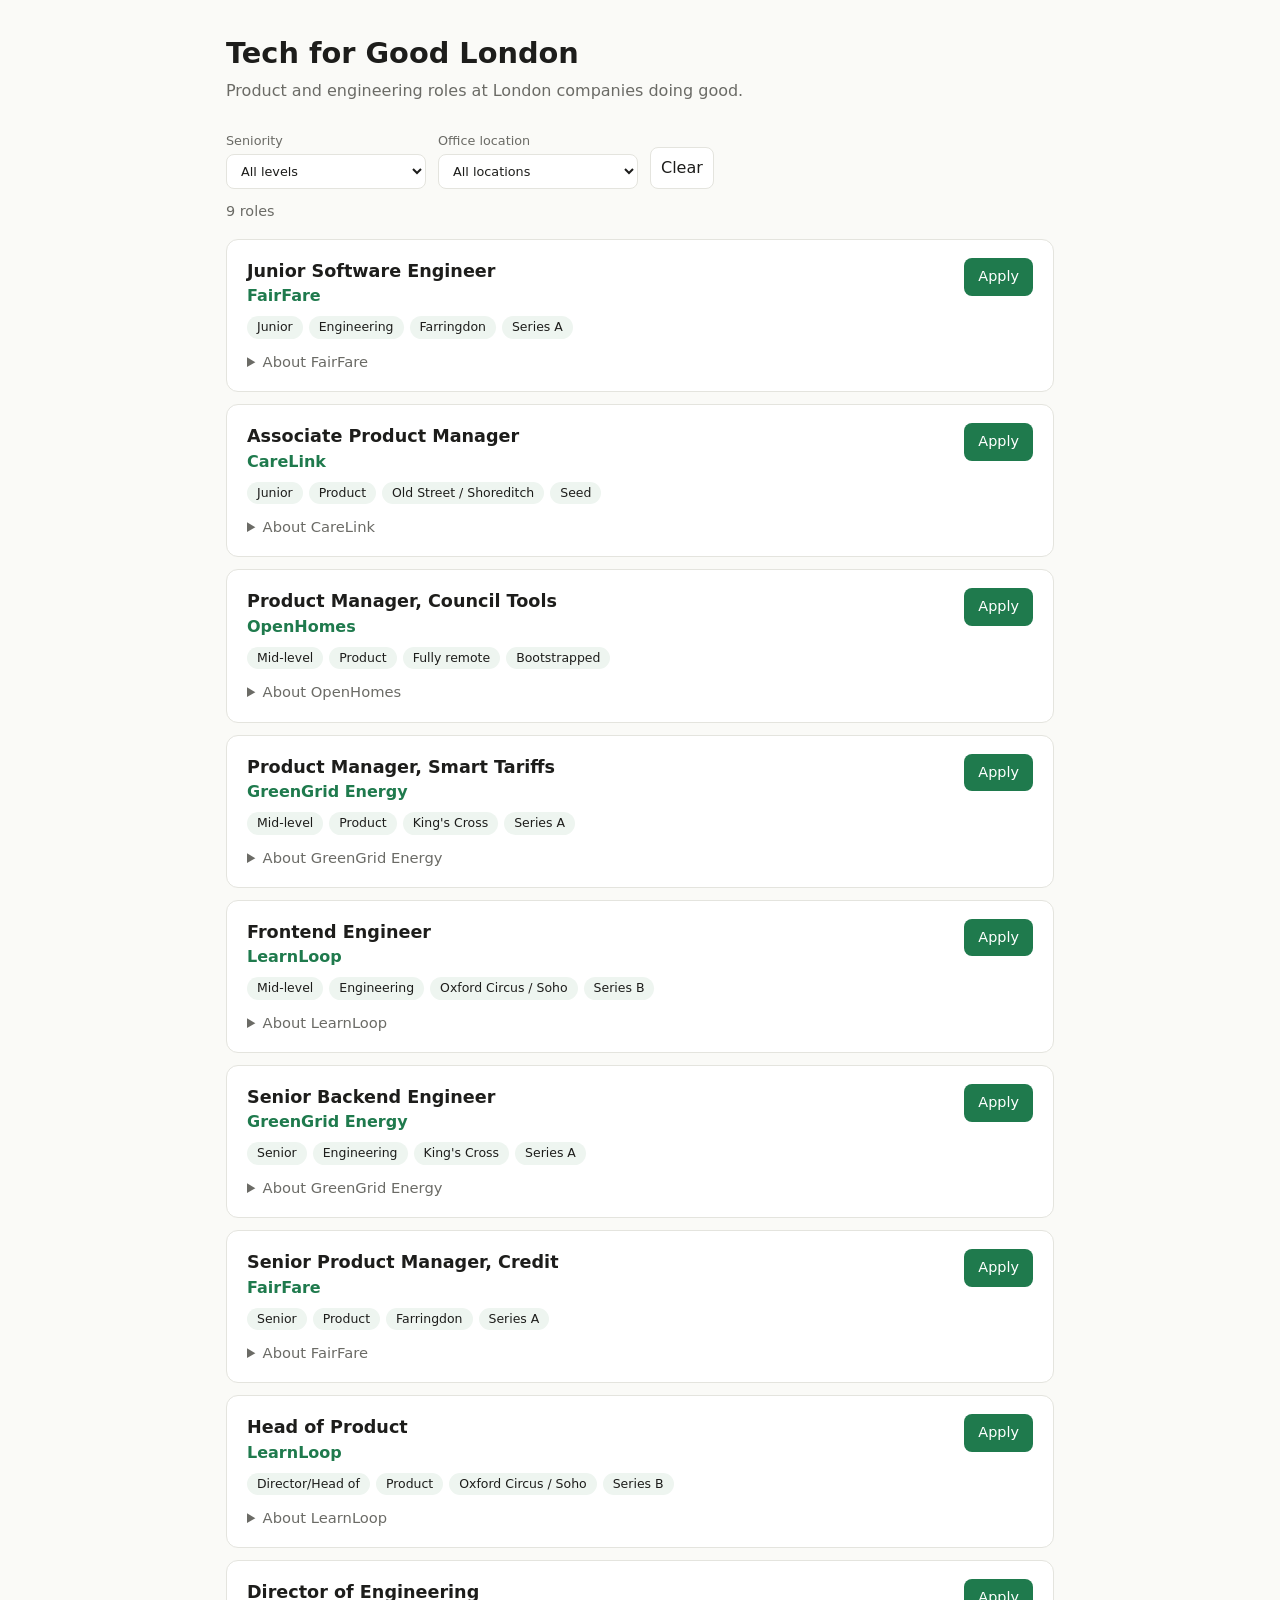
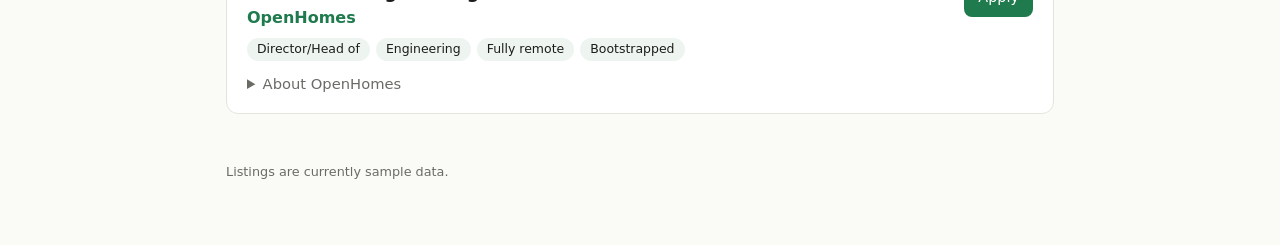
==== index.html @ 26c0a537 "Move site files to repo root for GitHub Pages Co-Authored-By: Claude Opus 5.5 <noreply@anthropic.com" ====
<!doctype html>
<html lang="en">
<head>
  <meta charset="utf-8">
  <meta name="viewport" content="width=device-width, initial-scale=1">
  <title>Tech for Good London</title>
  <meta name="description" content="Product and engineering jobs at London tech-for-good companies.">
  <style>
    :root {
      --bg: #fafaf7; --card: #ffffff; --text: #1d1d1b; --muted: #6b6b66;
      --line: #e4e4de; --accent: #1f7a4d; --chip: #eef5f0;
    }
    @media (prefers-color-scheme: dark) {
      :root { --bg: #151614; --card: #1e201d; --text: #ecece6; --muted: #a0a09a; --line: #30322e; --accent: #5cc58d; --chip: #23302a; }
    }
    * { box-sizing: border-box; }
    body { margin: 0; font-family: system-ui, -apple-system, "Segoe UI", sans-serif; background: var(--bg); color: var(--text); line-height: 1.5; }
    .wrap { max-width: 860px; margin: 0 auto; padding: 32px 16px 64px; }
    header h1 { margin: 0 0 4px; font-size: 1.8rem; }
    header p { margin: 0; color: var(--muted); }
    .filters { display: flex; flex-wrap: wrap; gap: 12px; margin: 28px 0 8px; align-items: end; }
    .filters label { display: flex; flex-direction: column; font-size: .8rem; color: var(--muted); gap: 4px; }
    select, button { font: inherit; padding: 8px 10px; border-radius: 8px; border: 1px solid var(--line); background: var(--card); color: var(--text); min-width: 200px; }
    button { min-width: 0; cursor: pointer; }
    .count { color: var(--muted); font-size: .9rem; margin: 12px 0 16px; }
    .job { background: var(--card); border: 1px solid var(--line); border-radius: 12px; padding: 18px 20px; margin-bottom: 12px; }
    .job-top { display: flex; justify-content: space-between; gap: 12px; flex-wrap: wrap; }
    .job h2 { margin: 0; font-size: 1.1rem; }
    .company { font-weight: 600; color: var(--accent); }
    .chips { display: flex; flex-wrap: wrap; gap: 6px; margin-top: 8px; }
    .chip { background: var(--chip); border-radius: 999px; padding: 2px 10px; font-size: .78rem; }
    .apply { align-self: start; text-decoration: none; background: var(--accent); color: #fff; padding: 8px 14px; border-radius: 8px; font-size: .9rem; white-space: nowrap; }
    details { margin-top: 12px; font-size: .92rem; }
    summary { cursor: pointer; color: var(--muted); }
    details p { margin: 8px 0 0; }
    .empty { color: var(--muted); padding: 24px 0; }
    footer { margin-top: 48px; color: var(--muted); font-size: .8rem; }
  </style>
</head>
<body>
  <div class="wrap">
    <header>
      <h1>Tech for Good London</h1>
      <p>Product and engineering roles at London companies doing good.</p>
    </header>

    <div class="filters">
      <label>Seniority
        <select id="f-seniority"><option value="">All levels</option></select>
      </label>
      <label>Office location
        <select id="f-location"><option value="">All locations</option></select>
      </label>
      <button id="f-reset" type="button">Clear</button>
    </div>

    <div class="count" id="count"></div>
    <main id="jobs"></main>

    <footer>Listings are currently sample data.</footer>
  </div>
  <script src="app.js"></script>
</body>
</html>
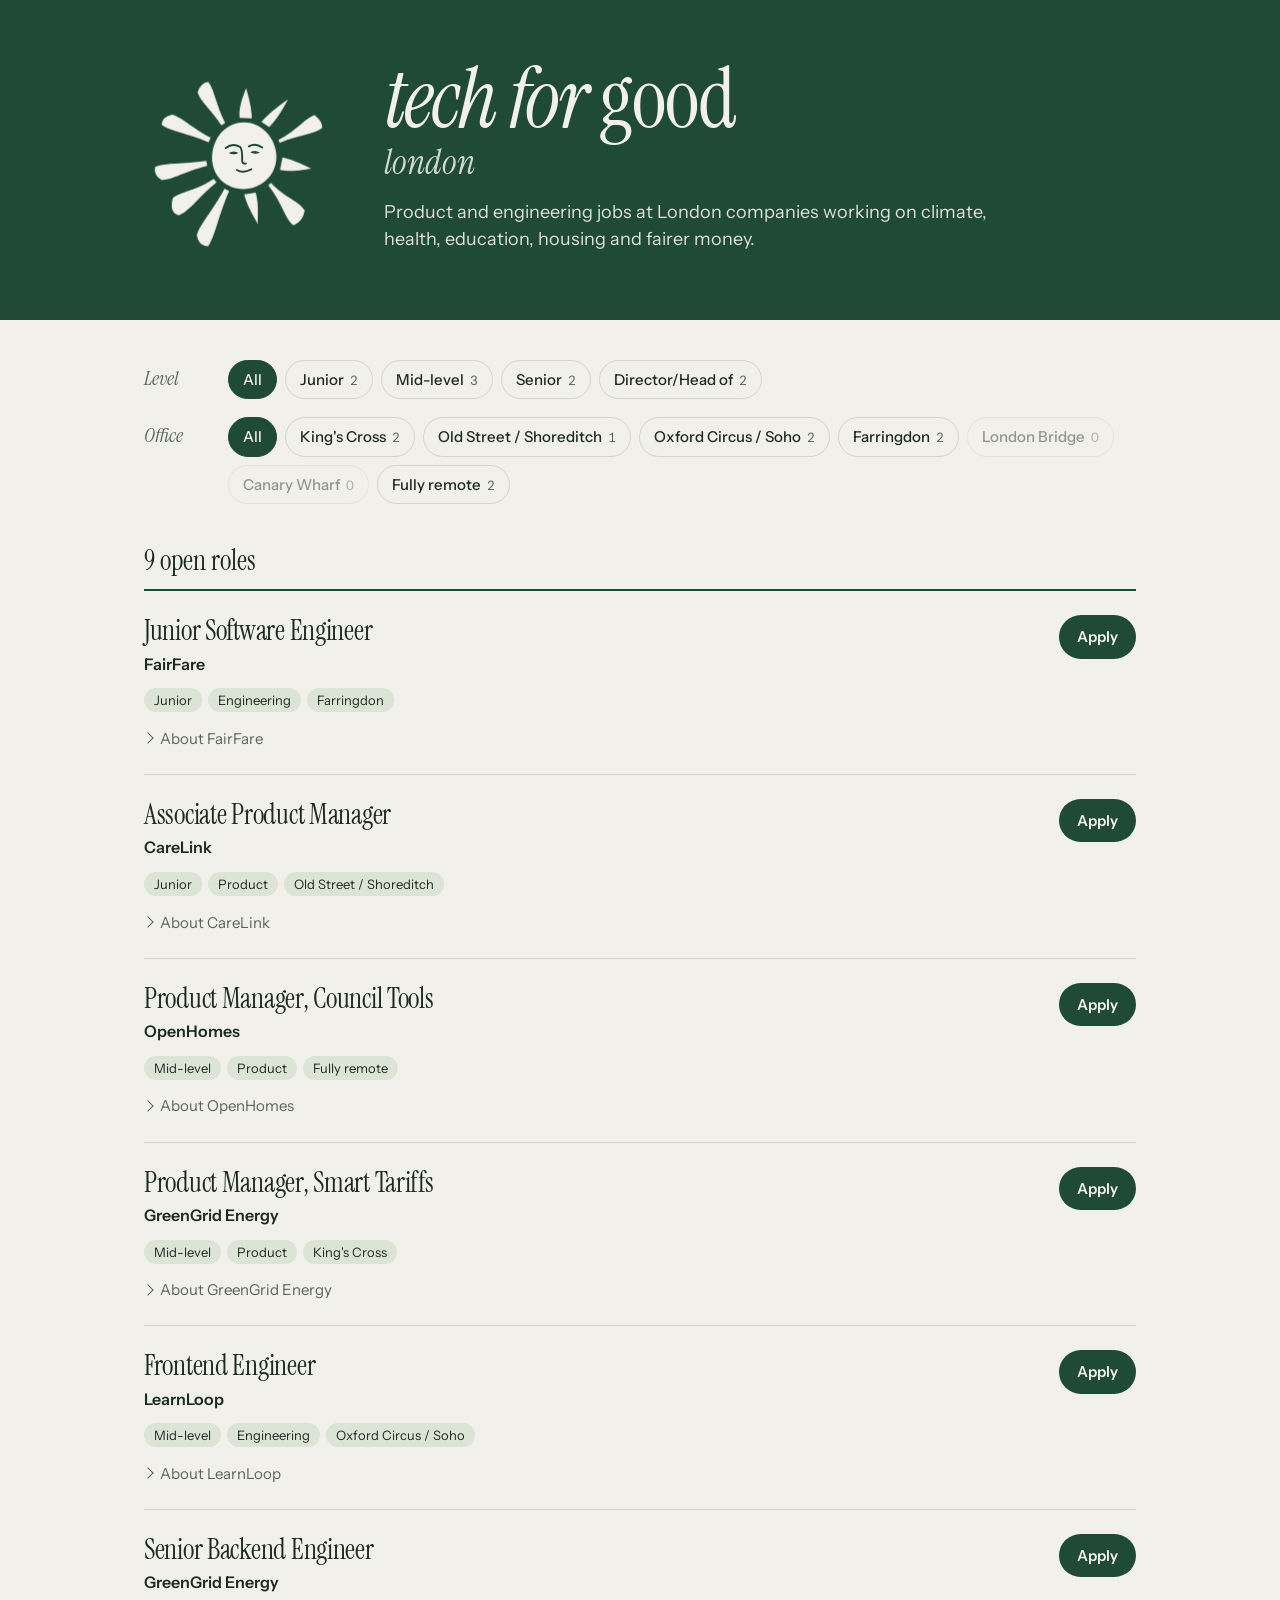
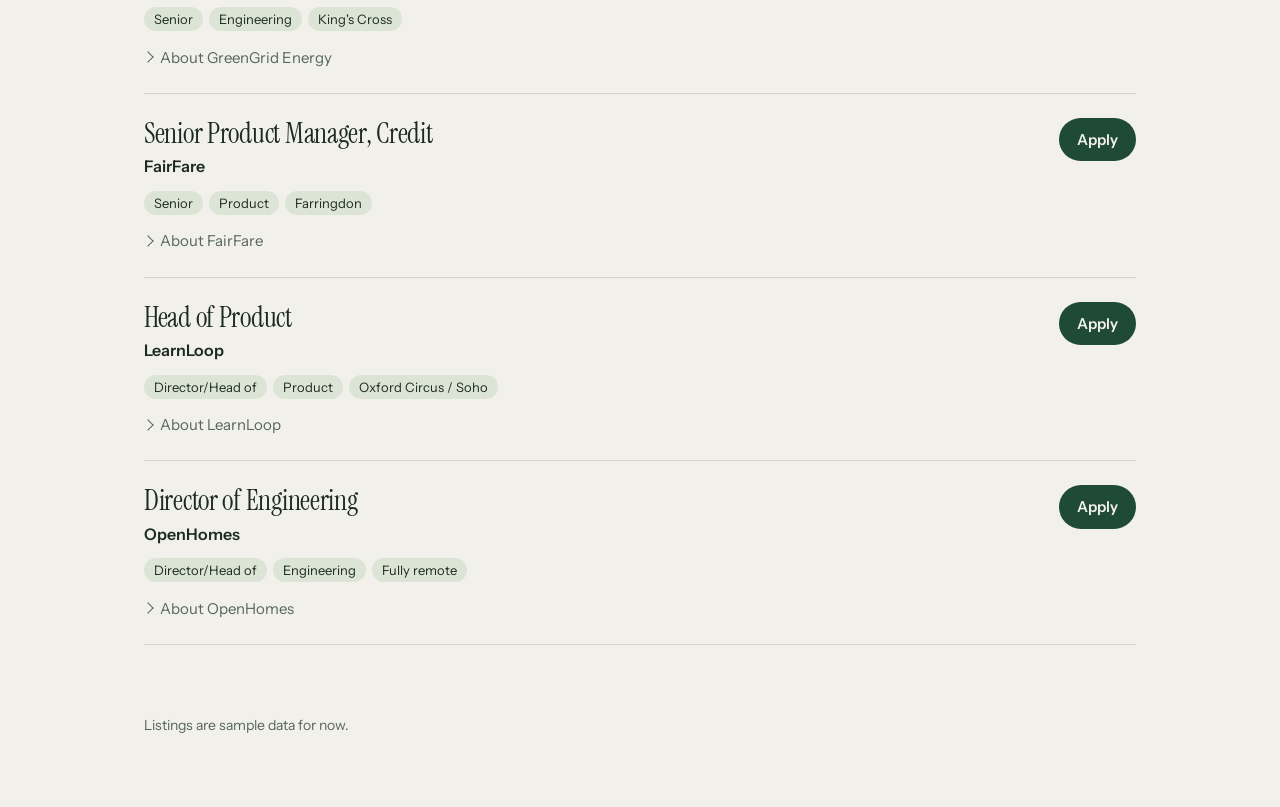
==== commit 6caf0109: "Add files via upload" ====
--- a/index.html
+++ b/index.html
@@ -1,64 +1,57 @@
 <!doctype html>
-<html lang="en">
+<html lang="en-GB">
 <head>
   <meta charset="utf-8">
   <meta name="viewport" content="width=device-width, initial-scale=1">
-  <title>Tech for Good London</title>
-  <meta name="description" content="Product and engineering jobs at London tech-for-good companies.">
-  <style>
-    :root {
-      --bg: #fafaf7; --card: #ffffff; --text: #1d1d1b; --muted: #6b6b66;
-      --line: #e4e4de; --accent: #1f7a4d; --chip: #eef5f0;
-    }
-    @media (prefers-color-scheme: dark) {
-      :root { --bg: #151614; --card: #1e201d; --text: #ecece6; --muted: #a0a09a; --line: #30322e; --accent: #5cc58d; --chip: #23302a; }
-    }
-    * { box-sizing: border-box; }
-    body { margin: 0; font-family: system-ui, -apple-system, "Segoe UI", sans-serif; background: var(--bg); color: var(--text); line-height: 1.5; }
-    .wrap { max-width: 860px; margin: 0 auto; padding: 32px 16px 64px; }
-    header h1 { margin: 0 0 4px; font-size: 1.8rem; }
-    header p { margin: 0; color: var(--muted); }
-    .filters { display: flex; flex-wrap: wrap; gap: 12px; margin: 28px 0 8px; align-items: end; }
-    .filters label { display: flex; flex-direction: column; font-size: .8rem; color: var(--muted); gap: 4px; }
-    select, button { font: inherit; padding: 8px 10px; border-radius: 8px; border: 1px solid var(--line); background: var(--card); color: var(--text); min-width: 200px; }
-    button { min-width: 0; cursor: pointer; }
-    .count { color: var(--muted); font-size: .9rem; margin: 12px 0 16px; }
-    .job { background: var(--card); border: 1px solid var(--line); border-radius: 12px; padding: 18px 20px; margin-bottom: 12px; }
-    .job-top { display: flex; justify-content: space-between; gap: 12px; flex-wrap: wrap; }
-    .job h2 { margin: 0; font-size: 1.1rem; }
-    .company { font-weight: 600; color: var(--accent); }
-    .chips { display: flex; flex-wrap: wrap; gap: 6px; margin-top: 8px; }
-    .chip { background: var(--chip); border-radius: 999px; padding: 2px 10px; font-size: .78rem; }
-    .apply { align-self: start; text-decoration: none; background: var(--accent); color: #fff; padding: 8px 14px; border-radius: 8px; font-size: .9rem; white-space: nowrap; }
-    details { margin-top: 12px; font-size: .92rem; }
-    summary { cursor: pointer; color: var(--muted); }
-    details p { margin: 8px 0 0; }
-    .empty { color: var(--muted); padding: 24px 0; }
-    footer { margin-top: 48px; color: var(--muted); font-size: .8rem; }
-  </style>
+  <title>Tech for Good London: product and engineering jobs</title>
+  <meta name="description" content="Product and engineering jobs at London companies working on climate, health, education, housing and fairer money.">
+  <meta name="theme-color" content="#1F4A34">
+  <link rel="icon" href="logo.svg" type="image/svg+xml">
+  <link rel="preconnect" href="https://fonts.googleapis.com">
+  <link rel="preconnect" href="https://fonts.gstatic.com" crossorigin>
+  <link rel="stylesheet" href="https://fonts.googleapis.com/css2?family=Instrument+Sans:wght@400;500;600&family=Instrument+Serif:ital@0;1&display=swap">
+  <link rel="stylesheet" href="styles.css">
 </head>
 <body>
-  <div class="wrap">
-    <header>
-      <h1>Tech for Good London</h1>
-      <p>Product and engineering roles at London companies doing good.</p>
-    </header>
+  <header class="hero">
+    <div class="hero-inner">
+      <svg class="sun" viewBox="-30 -30 500 500" aria-hidden="true" focusable="false"><g class="sun-rays"><path d="M209.0 124.4 C205.4 94.0 222.5 60.8 225.2 49.6 C227.9 61.1 239.4 95.6 239.6 125.8 Z" fill="currentColor"></path><path d="M263.6 134.8 C285.7 109.5 318.0 86.1 329.8 79.0 C323.6 89.9 306.8 123.8 282.9 147.9 Z" fill="currentColor"></path><path d="M306.2 179.8 C351.3 156.6 373.9 124.3 396.8 117.7 Q417.3 135.1 415.4 149.6 C395.5 166.1 355.6 166.9 309.2 187.2 Z" fill="currentColor"></path><path d="M316.3 223.4 C345.9 230.1 377.4 246.3 388.0 251.3 C376.1 252.9 339.5 261.4 310.0 254.4 Z" fill="currentColor"></path><path d="M287.3 287.2 C323.4 325.4 360.9 334.3 371.7 356.7 Q367.4 383.0 344.1 393.6 C322.6 378.4 314.1 333.9 280.6 293.3 Z" fill="currentColor"></path><path d="M249.2 311.5 C258.0 342.2 253.4 379.0 254.8 390.8 C249.4 379.7 227.6 347.1 220.6 316.1 Z" fill="currentColor"></path><path d="M182.7 307.6 C155.8 368.3 148.5 419.0 130.0 446.0 Q105.6 443.8 102.0 418.6 C109.9 389.2 140.0 360.2 171.3 301.8 Z" fill="currentColor"></path><path d="M151.3 285.8 C107.1 321.0 84.4 358.1 56.9 368.3 Q32.6 362.1 41.8 326.1 C59.0 309.1 96.9 309.0 144.0 277.3 Z" fill="currentColor"></path><path d="M128.0 244.5 C72.0 258.5 40.8 279.5 14.3 280.0 Q-6.6 268.6 -2.0 247.1 C24.6 236.4 68.7 241.5 125.6 232.4 Z" fill="currentColor"></path><path d="M131.2 185.6 C79.4 164.1 36.7 158.6 14.0 142.4 Q15.4 121.2 40.0 116.2 C64.3 122.3 87.1 147.8 136.7 173.9 Z" fill="currentColor"></path><path d="M163.5 143.4 C136.9 102.2 110.1 83.8 104.2 61.0 Q110.5 37.7 130.5 34.7 C146.0 53.3 149.9 93.7 172.9 137.3 Z" fill="currentColor"></path><path d="M300.9 220.0 C301.0 224.7 300.7 229.5 300.0 234.1 C299.3 238.8 298.2 243.4 296.7 247.9 C295.2 252.4 293.2 256.8 290.9 260.9 C288.5 265.0 285.8 269.0 282.8 272.7 C279.7 276.3 276.3 279.7 272.7 282.8 C269.1 285.9 265.1 288.6 261.0 291.0 C256.9 293.4 252.5 295.5 248.1 297.2 C243.6 298.9 239.0 300.2 234.3 301.1 C229.6 302.0 224.8 302.6 220.0 302.7 C215.2 302.8 210.3 302.5 205.6 301.8 C200.8 301.1 196.0 299.9 191.5 298.4 C186.9 296.8 182.4 294.7 178.2 292.3 C174.0 289.9 170.0 287.1 166.4 283.9 C162.7 280.7 159.3 277.2 156.4 273.4 C153.5 269.6 150.8 265.4 148.7 261.2 C146.5 256.9 144.8 252.4 143.4 247.9 C142.1 243.3 141.1 238.6 140.6 234.0 C140.0 229.4 139.9 224.6 140.1 220.0 C140.2 215.4 140.8 210.7 141.6 206.2 C142.5 201.6 143.7 197.1 145.2 192.8 C146.7 188.4 148.5 184.1 150.6 180.0 C152.8 175.8 155.2 171.8 158.0 168.0 C160.8 164.2 163.9 160.5 167.3 157.2 C170.7 153.9 174.5 150.8 178.5 148.1 C182.5 145.4 186.8 143.1 191.3 141.2 C195.8 139.3 200.6 137.8 205.3 136.9 C210.1 136.0 215.1 135.5 220.0 135.6 C224.9 135.6 229.8 136.2 234.6 137.2 C239.4 138.2 244.1 139.7 248.5 141.6 C253.0 143.5 257.3 145.9 261.3 148.5 C265.3 151.1 269.1 154.2 272.5 157.4 C276.0 160.6 279.2 164.2 282.1 167.9 C284.9 171.6 287.5 175.6 289.8 179.7 C292.1 183.8 294.0 188.1 295.6 192.5 C297.2 196.9 298.5 201.4 299.4 206.0 C300.3 210.6 300.8 215.3 300.9 220.0 Z" fill="currentColor"></path></g><g transform="translate(220 220) scale(0.76) translate(-220 -224)"><g class="face-line" fill="none">
+<path d="M160 198 Q182 180 207 194 Q215 202 214 238 Q213 250 226 249"></path>
+<path d="M236 192 Q258 180 280 196"></path>
+<path d="M197 270 Q216 282 244 268"></path></g>
+<path d="M170 214 Q186 204 202 214 Q186 222 170 214 Z" class="face-fill"></path>
+<path d="M240 212 Q257 202 272 213 Q256 221 240 212 Z" class="face-fill"></path></g></svg>
+      <div class="hero-text">
+        <h1 class="wordmark"><span class="wm-1">tech for</span> <span class="wm-2">good</span><span class="wm-3">london</span></h1>
+        <p class="intro">Product and engineering jobs at London companies working on climate, health, education, housing and fairer money.</p>
+      </div>
+    </div>
+  </header>
 
-    <div class="filters">
-      <label>Seniority
-        <select id="f-seniority"><option value="">All levels</option></select>
-      </label>
-      <label>Office location
-        <select id="f-location"><option value="">All locations</option></select>
-      </label>
-      <button id="f-reset" type="button">Clear</button>
+  <main class="page">
+    <section class="filters" aria-label="Filter jobs">
+      <fieldset class="filter-group">
+        <legend>Level</legend>
+        <div class="chips" id="f-seniority"></div>
+      </fieldset>
+      <fieldset class="filter-group">
+        <legend>Office</legend>
+        <div class="chips" id="f-location"></div>
+      </fieldset>
+    </section>
+
+    <div class="results-bar">
+      <p class="count" id="count" aria-live="polite"></p>
+      <button class="clear" id="f-reset" type="button" hidden>Clear filters</button>
     </div>
 
-    <div class="count" id="count"></div>
-    <main id="jobs"></main>
+    <ol class="jobs" id="jobs"></ol>
+  </main>
 
-    <footer>Listings are currently sample data.</footer>
-  </div>
+  <footer class="footer">
+    <p>Listings are sample data for now.</p>
+  </footer>
+
   <script src="app.js"></script>
 </body>
 </html>
--- a/styles.css
+++ b/styles.css
@@ -0,0 +1,395 @@
+:root {
+  --green: #1F4A34;      /* logo ink */
+  --pine: #163826;       /* pressed / hover */
+  --stone: #F2F0EA;      /* logo paper */
+  --chalk: #FBFAF6;      /* raised surfaces */
+  --sage: #DCE4D6;       /* soft green tint */
+  --line: #D7D3C7;
+  --text: #1C2B22;
+  --muted: #56665C;
+
+  --bg: var(--stone);
+  --hero-bg: var(--green);
+  --hero-fg: var(--stone);
+
+  --serif: "Instrument Serif", Georgia, serif;
+  --sans: "Instrument Sans", system-ui, -apple-system, "Segoe UI", sans-serif;
+}
+
+@media (prefers-color-scheme: dark) {
+  :root {
+    --bg: #12241A;
+    --chalk: #193020;
+    --sage: #24402F;
+    --line: #2E4A39;
+    --text: #ECEAE2;
+    --muted: #A9B7AC;
+    --green: #BFD6C3;
+    --pine: #D7E6D9;
+    --hero-bg: #1F4A34;
+    --hero-fg: #F2F0EA;
+  }
+}
+
+* { box-sizing: border-box; }
+
+html { -webkit-text-size-adjust: 100%; }
+
+body {
+  margin: 0;
+  background: var(--bg);
+  color: var(--text);
+  font-family: var(--sans);
+  font-size: 1rem;
+  line-height: 1.55;
+}
+
+:focus-visible {
+  outline: 2px solid var(--green);
+  outline-offset: 3px;
+  border-radius: 4px;
+}
+
+/* ---------- Hero: the logo, as designed ---------- */
+
+.hero {
+  background: var(--hero-bg);
+  color: var(--hero-fg);
+}
+
+.hero-inner {
+  max-width: 1040px;
+  margin: 0 auto;
+  padding: 56px 24px 64px;
+  display: grid;
+  grid-template-columns: auto 1fr;
+  gap: 40px;
+  align-items: center;
+}
+
+.sun {
+  width: 200px;
+  height: 200px;
+  display: block;
+  color: var(--hero-fg);
+}
+
+.sun .face-line { stroke: var(--hero-bg); stroke-width: 6.5; stroke-linecap: round; stroke-linejoin: round; }
+.sun .face-fill { fill: var(--hero-bg); }
+
+.sun-rays {
+  transform-origin: 220px 220px;
+  animation: rise 1.4s cubic-bezier(.2, .7, .2, 1) both;
+}
+
+@keyframes rise {
+  from { transform: rotate(-40deg) scale(.86); opacity: 0; }
+  to   { transform: none; opacity: 1; }
+}
+
+.wordmark {
+  margin: 0;
+  font-family: var(--serif);
+  font-weight: 400;
+  font-size: clamp(3rem, 7vw, 5.25rem);
+  line-height: .95;
+  letter-spacing: -0.025em;
+}
+
+.wm-1 { font-style: italic; }
+.wm-2 { letter-spacing: -0.012em; }
+.wm-3 {
+  display: block;
+  font-style: italic;
+  font-size: .42em;
+  letter-spacing: .01em;
+  opacity: .85;
+  margin-top: .2em;
+}
+
+.intro {
+  margin: 20px 0 0;
+  max-width: 34em;
+  font-size: 1.125rem;
+  line-height: 1.5;
+  opacity: .92;
+}
+
+/* ---------- Filters ---------- */
+
+.page {
+  max-width: 1040px;
+  margin: 0 auto;
+  padding: 40px 24px 24px;
+}
+
+.filters {
+  display: grid;
+  gap: 18px;
+}
+
+.filter-group {
+  border: 0;
+  margin: 0;
+  padding: 0;
+  display: grid;
+  grid-template-columns: 72px 1fr;
+  align-items: baseline;
+  gap: 12px;
+}
+
+.filter-group legend {
+  float: left;
+  padding: 0;
+  font-family: var(--serif);
+  font-style: italic;
+  font-size: 1.25rem;
+  color: var(--muted);
+}
+
+.chips {
+  display: flex;
+  flex-wrap: wrap;
+  gap: 8px;
+}
+
+.chip {
+  font: inherit;
+  font-size: .9375rem;
+  font-weight: 500;
+  color: var(--text);
+  background: transparent;
+  border: 1px solid var(--line);
+  border-radius: 999px;
+  padding: 7px 14px;
+  cursor: pointer;
+  display: inline-flex;
+  align-items: baseline;
+  gap: 6px;
+  transition: background-color .15s, border-color .15s, color .15s;
+}
+
+.chip:hover { border-color: var(--green); }
+
+.chip .n {
+  font-size: .8125rem;
+  font-weight: 400;
+  color: var(--muted);
+  font-variant-numeric: tabular-nums;
+}
+
+.chip[aria-pressed="true"] {
+  background: var(--green);
+  border-color: var(--green);
+  color: var(--bg);
+}
+
+.chip[aria-pressed="true"] .n { color: inherit; opacity: .75; }
+
+.chip:disabled {
+  cursor: default;
+  opacity: .45;
+}
+.chip:disabled:hover { border-color: var(--line); }
+
+/* ---------- Results ---------- */
+
+.results-bar {
+  display: flex;
+  align-items: baseline;
+  justify-content: space-between;
+  gap: 16px;
+  margin: 40px 0 0;
+  padding-bottom: 12px;
+  border-bottom: 2px solid var(--green);
+}
+
+.count {
+  margin: 0;
+  font-family: var(--serif);
+  font-size: 1.75rem;
+  line-height: 1.2;
+}
+
+.clear {
+  font: inherit;
+  font-size: .9375rem;
+  color: var(--green);
+  background: none;
+  border: 0;
+  padding: 4px 0;
+  text-decoration: underline;
+  text-underline-offset: 3px;
+  cursor: pointer;
+}
+
+.jobs {
+  list-style: none;
+  margin: 0;
+  padding: 0;
+}
+
+.job {
+  display: grid;
+  grid-template-columns: 1fr auto;
+  gap: 8px 24px;
+  padding: 24px 0;
+  border-bottom: 1px solid var(--line);
+}
+
+.job-title {
+  margin: 0;
+  font-family: var(--serif);
+  font-weight: 400;
+  font-size: 1.75rem;
+  line-height: 1.15;
+  letter-spacing: -0.01em;
+}
+
+.job-company {
+  margin: 4px 0 0;
+  font-weight: 600;
+}
+
+.tags {
+  display: flex;
+  flex-wrap: wrap;
+  gap: 6px;
+  margin: 12px 0 0;
+  padding: 0;
+  list-style: none;
+}
+
+.tag {
+  font-size: .8125rem;
+  padding: 2px 10px;
+  border-radius: 999px;
+  background: var(--sage);
+}
+
+.apply {
+  align-self: start;
+  justify-self: end;
+  font-weight: 600;
+  font-size: .9375rem;
+  text-decoration: none;
+  color: var(--bg);
+  background: var(--green);
+  padding: 10px 18px;
+  border-radius: 999px;
+  white-space: nowrap;
+  transition: background-color .15s;
+}
+
+.apply:hover { background: var(--pine); }
+
+.about {
+  grid-column: 1 / -1;
+  margin-top: 4px;
+}
+
+.about summary {
+  cursor: pointer;
+  width: fit-content;
+  color: var(--muted);
+  font-size: .9375rem;
+  list-style: none;
+  display: inline-flex;
+  align-items: center;
+  gap: 8px;
+}
+
+.about summary::-webkit-details-marker { display: none; }
+
+.about summary::before {
+  content: "";
+  width: 7px;
+  height: 7px;
+  border-right: 1.5px solid currentColor;
+  border-bottom: 1.5px solid currentColor;
+  transform: rotate(-45deg);
+  transition: transform .2s;
+}
+
+.about[open] summary::before { transform: rotate(45deg) translate(-2px, -2px); }
+
+.about summary:hover { color: var(--text); }
+
+.about-body {
+  margin-top: 12px;
+  padding: 18px 20px;
+  background: var(--chalk);
+  border-left: 3px solid var(--green);
+  border-radius: 0 10px 10px 0;
+  max-width: 44em;
+}
+
+.mission {
+  margin: 0;
+  font-family: var(--serif);
+  font-size: 1.3125rem;
+  line-height: 1.35;
+}
+
+.facts {
+  margin: 14px 0 0;
+  display: grid;
+  grid-template-columns: max-content 1fr;
+  gap: 4px 16px;
+  font-size: .9375rem;
+}
+
+.facts dt { color: var(--muted); }
+.facts dd { margin: 0; }
+
+.facts a { color: var(--green); text-underline-offset: 3px; }
+
+.empty {
+  padding: 48px 0;
+  text-align: left;
+}
+
+.empty p { margin: 0 0 12px; font-size: 1.0625rem; }
+
+.footer {
+  max-width: 1040px;
+  margin: 0 auto;
+  padding: 32px 24px 56px;
+  color: var(--muted);
+  font-size: .875rem;
+}
+
+/* ---------- Small screens ---------- */
+
+@media (max-width: 640px) {
+  .hero-inner {
+    grid-template-columns: 1fr;
+    gap: 20px;
+    padding: 40px 16px 44px;
+  }
+  .sun { width: 112px; height: 112px; }
+  .intro { font-size: 1rem; }
+
+  .page { padding: 28px 16px 16px; }
+  .filter-group { grid-template-columns: 1fr; gap: 8px; }
+  .filter-group legend { float: none; margin-bottom: 8px; }
+
+  .job { grid-template-columns: 1fr; }
+  .job-title { font-size: 1.5rem; }
+  .apply { justify-self: start; margin-top: 8px; }
+
+  .footer { padding: 24px 16px 40px; }
+}
+
+@media (prefers-reduced-motion: reduce) {
+  .sun-rays { animation: none; }
+  * { transition: none !important; }
+}
+
+.visually-hidden {
+  position: absolute;
+  width: 1px; height: 1px;
+  overflow: hidden;
+  clip: rect(0 0 0 0);
+  white-space: nowrap;
+}
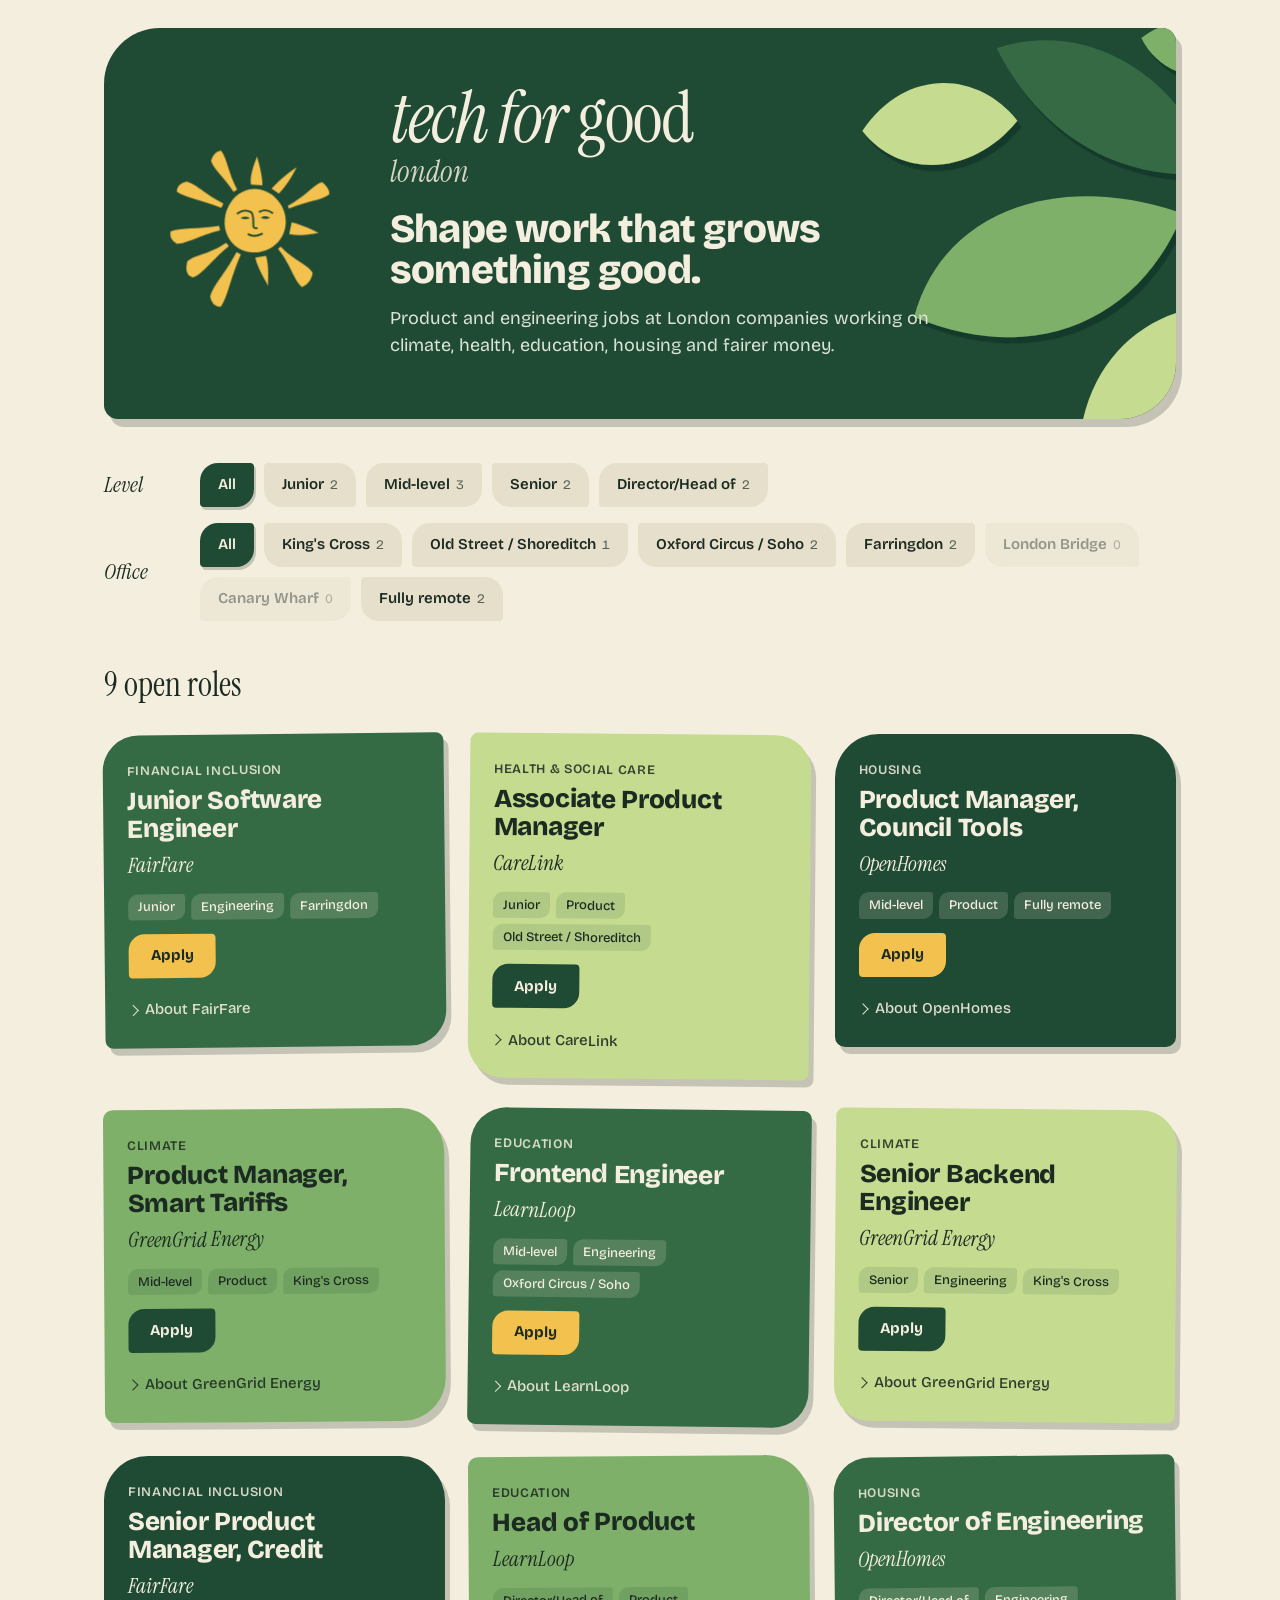
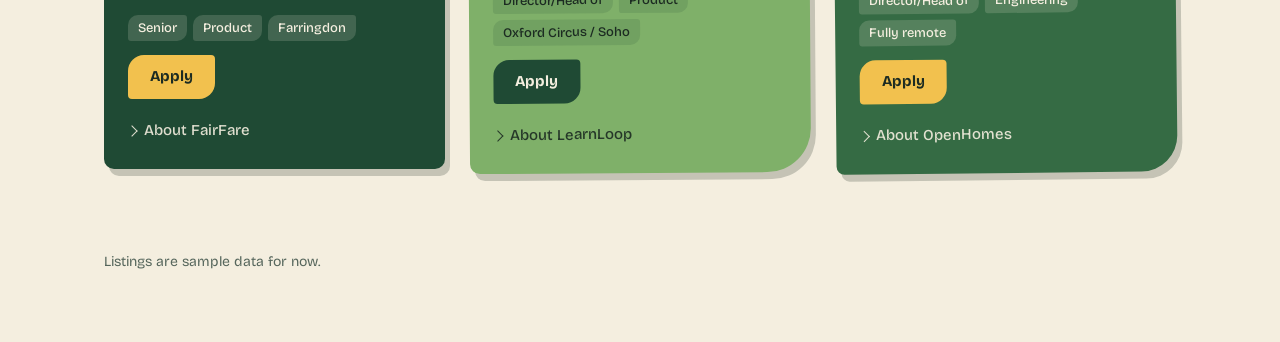
==== commit e195d51a: "Restyle jobs page with the cut paper design Layered paper shapes in four greens, a warm yellow sun, " ====
--- a/index.html
+++ b/index.html
@@ -9,12 +9,22 @@
   <link rel="icon" href="logo.svg" type="image/svg+xml">
   <link rel="preconnect" href="https://fonts.googleapis.com">
   <link rel="preconnect" href="https://fonts.gstatic.com" crossorigin>
-  <link rel="stylesheet" href="https://fonts.googleapis.com/css2?family=Instrument+Sans:wght@400;500;600&family=Instrument+Serif:ital@0;1&display=swap">
+  <link rel="stylesheet" href="https://fonts.googleapis.com/css2?family=Bricolage+Grotesque:opsz,wght@12..96,400;12..96,500;12..96,600;12..96,700;12..96,800&family=Instrument+Serif:ital@0;1&display=swap">
   <link rel="stylesheet" href="styles.css">
 </head>
 <body>
   <header class="hero">
     <div class="hero-inner">
+      <svg class="leaves" viewBox="0 0 600 420" aria-hidden="true" focusable="false">
+        <defs><filter id="paper-shadow" x="-20%" y="-20%" width="140%" height="140%"><feDropShadow dx="4" dy="6" stdDeviation="0" flood-color="#0E2418" flood-opacity="0.35"/></filter></defs>
+        <g filter="url(#paper-shadow)">
+          <path d="M380 40 C 470 10, 560 70, 590 160 C 520 170, 430 140, 380 40 Z" fill="#356B44"/>
+          <path d="M300 300 C 330 190, 450 160, 560 200 C 520 300, 420 350, 300 300 Z" fill="#7FB069"/>
+          <path d="M460 420 C 470 330, 540 280, 620 290 C 610 370, 560 420, 460 420 Z" fill="#C5DB8F"/>
+          <path d="M250 120 C 290 60, 360 60, 400 110 C 360 160, 290 170, 250 120 Z" fill="#C5DB8F"/>
+          <path d="M520 30 C 560 0, 610 10, 630 50 C 590 80, 540 70, 520 30 Z" fill="#7FB069"/>
+        </g>
+      </svg>
       <svg class="sun" viewBox="-30 -30 500 500" aria-hidden="true" focusable="false"><g class="sun-rays"><path d="M209.0 124.4 C205.4 94.0 222.5 60.8 225.2 49.6 C227.9 61.1 239.4 95.6 239.6 125.8 Z" fill="currentColor"></path><path d="M263.6 134.8 C285.7 109.5 318.0 86.1 329.8 79.0 C323.6 89.9 306.8 123.8 282.9 147.9 Z" fill="currentColor"></path><path d="M306.2 179.8 C351.3 156.6 373.9 124.3 396.8 117.7 Q417.3 135.1 415.4 149.6 C395.5 166.1 355.6 166.9 309.2 187.2 Z" fill="currentColor"></path><path d="M316.3 223.4 C345.9 230.1 377.4 246.3 388.0 251.3 C376.1 252.9 339.5 261.4 310.0 254.4 Z" fill="currentColor"></path><path d="M287.3 287.2 C323.4 325.4 360.9 334.3 371.7 356.7 Q367.4 383.0 344.1 393.6 C322.6 378.4 314.1 333.9 280.6 293.3 Z" fill="currentColor"></path><path d="M249.2 311.5 C258.0 342.2 253.4 379.0 254.8 390.8 C249.4 379.7 227.6 347.1 220.6 316.1 Z" fill="currentColor"></path><path d="M182.7 307.6 C155.8 368.3 148.5 419.0 130.0 446.0 Q105.6 443.8 102.0 418.6 C109.9 389.2 140.0 360.2 171.3 301.8 Z" fill="currentColor"></path><path d="M151.3 285.8 C107.1 321.0 84.4 358.1 56.9 368.3 Q32.6 362.1 41.8 326.1 C59.0 309.1 96.9 309.0 144.0 277.3 Z" fill="currentColor"></path><path d="M128.0 244.5 C72.0 258.5 40.8 279.5 14.3 280.0 Q-6.6 268.6 -2.0 247.1 C24.6 236.4 68.7 241.5 125.6 232.4 Z" fill="currentColor"></path><path d="M131.2 185.6 C79.4 164.1 36.7 158.6 14.0 142.4 Q15.4 121.2 40.0 116.2 C64.3 122.3 87.1 147.8 136.7 173.9 Z" fill="currentColor"></path><path d="M163.5 143.4 C136.9 102.2 110.1 83.8 104.2 61.0 Q110.5 37.7 130.5 34.7 C146.0 53.3 149.9 93.7 172.9 137.3 Z" fill="currentColor"></path><path d="M300.9 220.0 C301.0 224.7 300.7 229.5 300.0 234.1 C299.3 238.8 298.2 243.4 296.7 247.9 C295.2 252.4 293.2 256.8 290.9 260.9 C288.5 265.0 285.8 269.0 282.8 272.7 C279.7 276.3 276.3 279.7 272.7 282.8 C269.1 285.9 265.1 288.6 261.0 291.0 C256.9 293.4 252.5 295.5 248.1 297.2 C243.6 298.9 239.0 300.2 234.3 301.1 C229.6 302.0 224.8 302.6 220.0 302.7 C215.2 302.8 210.3 302.5 205.6 301.8 C200.8 301.1 196.0 299.9 191.5 298.4 C186.9 296.8 182.4 294.7 178.2 292.3 C174.0 289.9 170.0 287.1 166.4 283.9 C162.7 280.7 159.3 277.2 156.4 273.4 C153.5 269.6 150.8 265.4 148.7 261.2 C146.5 256.9 144.8 252.4 143.4 247.9 C142.1 243.3 141.1 238.6 140.6 234.0 C140.0 229.4 139.9 224.6 140.1 220.0 C140.2 215.4 140.8 210.7 141.6 206.2 C142.5 201.6 143.7 197.1 145.2 192.8 C146.7 188.4 148.5 184.1 150.6 180.0 C152.8 175.8 155.2 171.8 158.0 168.0 C160.8 164.2 163.9 160.5 167.3 157.2 C170.7 153.9 174.5 150.8 178.5 148.1 C182.5 145.4 186.8 143.1 191.3 141.2 C195.8 139.3 200.6 137.8 205.3 136.9 C210.1 136.0 215.1 135.5 220.0 135.6 C224.9 135.6 229.8 136.2 234.6 137.2 C239.4 138.2 244.1 139.7 248.5 141.6 C253.0 143.5 257.3 145.9 261.3 148.5 C265.3 151.1 269.1 154.2 272.5 157.4 C276.0 160.6 279.2 164.2 282.1 167.9 C284.9 171.6 287.5 175.6 289.8 179.7 C292.1 183.8 294.0 188.1 295.6 192.5 C297.2 196.9 298.5 201.4 299.4 206.0 C300.3 210.6 300.8 215.3 300.9 220.0 Z" fill="currentColor"></path></g><g transform="translate(220 220) scale(0.76) translate(-220 -224)"><g class="face-line" fill="none">
 <path d="M160 198 Q182 180 207 194 Q215 202 214 238 Q213 250 226 249"></path>
 <path d="M236 192 Q258 180 280 196"></path>
@@ -23,6 +33,7 @@
 <path d="M240 212 Q257 202 272 213 Q256 221 240 212 Z" class="face-fill"></path></g></svg>
       <div class="hero-text">
         <h1 class="wordmark"><span class="wm-1">tech for</span> <span class="wm-2">good</span><span class="wm-3">london</span></h1>
+        <p class="tagline">Shape work that grows something good.</p>
         <p class="intro">Product and engineering jobs at London companies working on climate, health, education, housing and fairer money.</p>
       </div>
     </div>
--- a/styles.css
+++ b/styles.css
@@ -1,33 +1,36 @@
+/* Cut paper: layered paper shapes in four greens, a warm sun, slightly
+   uneven corners and hard offset shadows, like shapes cut and stuck down. */
 :root {
-  --green: #1F4A34;      /* logo ink */
-  --pine: #163826;       /* pressed / hover */
-  --stone: #F2F0EA;      /* logo paper */
-  --chalk: #FBFAF6;      /* raised surfaces */
-  --sage: #DCE4D6;       /* soft green tint */
-  --line: #D7D3C7;
+  --pine: #1F4A34;       /* logo ink, darkest paper */
+  --pine-deep: #163826;  /* pressed / hover */
+  --leaf: #356B44;       /* mid-dark paper */
+  --fern: #7FB069;       /* mid-light paper */
+  --shoot: #C5DB8F;      /* lightest paper */
+  --sun: #F2C14E;        /* the sun, and buttons on dark paper */
+  --cream: #F4EEDF;      /* page */
+  --chip: #E6DFCB;       /* unpressed chips */
   --text: #1C2B22;
   --muted: #56665C;
-
-  --bg: var(--stone);
-  --hero-bg: var(--green);
-  --hero-fg: var(--stone);
+  --shadow: rgba(28, 43, 34, .22);
+
+  --bg: var(--cream);
+  --hero-bg: var(--pine);
+  --hero-fg: var(--cream);
 
   --serif: "Instrument Serif", Georgia, serif;
-  --sans: "Instrument Sans", system-ui, -apple-system, "Segoe UI", sans-serif;
+  --sans: "Bricolage Grotesque", "Instrument Sans", system-ui, -apple-system, "Segoe UI", sans-serif;
+
+  --cut-a: 36px 8px 36px 8px;
+  --cut-b: 8px 36px 8px 36px;
 }
 
 @media (prefers-color-scheme: dark) {
   :root {
     --bg: #12241A;
-    --chalk: #193020;
-    --sage: #24402F;
-    --line: #2E4A39;
+    --chip: #24402F;
     --text: #ECEAE2;
     --muted: #A9B7AC;
-    --green: #BFD6C3;
-    --pine: #D7E6D9;
-    --hero-bg: #1F4A34;
-    --hero-fg: #F2F0EA;
+    --shadow: rgba(0, 0, 0, .35);
   }
 }
 
@@ -45,33 +48,49 @@
 }
 
 :focus-visible {
-  outline: 2px solid var(--green);
+  outline: 2px solid var(--sun);
   outline-offset: 3px;
   border-radius: 4px;
 }
 
-/* ---------- Hero: the logo, as designed ---------- */
+/* ---------- Hero: a sheet of pine paper with cut leaves ---------- */
 
 .hero {
+  max-width: 1120px;
+  margin: 0 auto;
+  padding: 28px 24px 0;
+}
+
+.hero-inner {
+  position: relative;
+  overflow: hidden;
   background: var(--hero-bg);
   color: var(--hero-fg);
-}
-
-.hero-inner {
-  max-width: 1040px;
-  margin: 0 auto;
-  padding: 56px 24px 64px;
+  border-radius: 56px 14px 56px 14px;
+  box-shadow: 6px 8px 0 var(--shadow);
+  padding: 56px 56px 60px;
   display: grid;
   grid-template-columns: auto 1fr;
   gap: 40px;
   align-items: center;
 }
 
+.leaves {
+  position: absolute;
+  right: -48px;
+  top: -24px;
+  width: 620px;
+  height: 440px;
+  pointer-events: none;
+}
+
+.sun, .hero-text { position: relative; }
+
 .sun {
-  width: 200px;
-  height: 200px;
+  width: 190px;
+  height: 190px;
   display: block;
-  color: var(--hero-fg);
+  color: var(--sun);
 }
 
 .sun .face-line { stroke: var(--hero-bg); stroke-width: 6.5; stroke-linecap: round; stroke-linejoin: round; }
@@ -87,11 +106,13 @@
   to   { transform: none; opacity: 1; }
 }
 
+.hero-text { max-width: 540px; }
+
 .wordmark {
   margin: 0;
   font-family: var(--serif);
   font-weight: 400;
-  font-size: clamp(3rem, 7vw, 5.25rem);
+  font-size: clamp(2.75rem, 6vw, 4.5rem);
   line-height: .95;
   letter-spacing: -0.025em;
 }
@@ -107,25 +128,34 @@
   margin-top: .2em;
 }
 
+.tagline {
+  margin: 22px 0 0;
+  font-weight: 800;
+  font-size: clamp(1.75rem, 3.4vw, 2.5rem);
+  line-height: 1.02;
+  letter-spacing: -0.02em;
+  text-wrap: balance;
+}
+
 .intro {
-  margin: 20px 0 0;
+  margin: 14px 0 0;
   max-width: 34em;
   font-size: 1.125rem;
   line-height: 1.5;
-  opacity: .92;
+  color: #DCE4D6;
 }
 
 /* ---------- Filters ---------- */
 
 .page {
-  max-width: 1040px;
+  max-width: 1120px;
   margin: 0 auto;
-  padding: 40px 24px 24px;
+  padding: 44px 24px 24px;
 }
 
 .filters {
   display: grid;
-  gap: 18px;
+  gap: 16px;
 }
 
 .filter-group {
@@ -133,8 +163,8 @@
   margin: 0;
   padding: 0;
   display: grid;
-  grid-template-columns: 72px 1fr;
-  align-items: baseline;
+  grid-template-columns: 84px 1fr;
+  align-items: center;
   gap: 12px;
 }
 
@@ -143,54 +173,59 @@
   padding: 0;
   font-family: var(--serif);
   font-style: italic;
-  font-size: 1.25rem;
-  color: var(--muted);
+  font-size: 1.375rem;
+  color: var(--text);
 }
 
 .chips {
   display: flex;
   flex-wrap: wrap;
-  gap: 8px;
+  gap: 10px;
 }
 
 .chip {
   font: inherit;
   font-size: .9375rem;
-  font-weight: 500;
+  font-weight: 600;
   color: var(--text);
-  background: transparent;
-  border: 1px solid var(--line);
-  border-radius: 999px;
-  padding: 7px 14px;
+  background: var(--chip);
+  border: 0;
+  border-radius: 18px 4px 18px 4px;
+  min-height: 44px;
+  padding: 0 18px;
   cursor: pointer;
   display: inline-flex;
-  align-items: baseline;
+  align-items: center;
   gap: 6px;
-  transition: background-color .15s, border-color .15s, color .15s;
-}
-
-.chip:hover { border-color: var(--green); }
+  transition: background-color .15s, color .15s, transform .15s, box-shadow .15s;
+}
+
+.chip:nth-child(even) { border-radius: 4px 18px 4px 18px; }
+
+.chip:hover { transform: translate(-1px, -1px); box-shadow: 2px 3px 0 var(--shadow); }
 
 .chip .n {
   font-size: .8125rem;
   font-weight: 400;
-  color: var(--muted);
+  opacity: .7;
   font-variant-numeric: tabular-nums;
 }
 
 .chip[aria-pressed="true"] {
-  background: var(--green);
-  border-color: var(--green);
-  color: var(--bg);
-}
-
-.chip[aria-pressed="true"] .n { color: inherit; opacity: .75; }
+  background: var(--pine);
+  color: var(--cream);
+  box-shadow: 2px 3px 0 var(--shadow);
+}
+
+@media (prefers-color-scheme: dark) {
+  .chip[aria-pressed="true"] { background: var(--sun); color: var(--text-on-sun, #1C2B22); }
+}
 
 .chip:disabled {
   cursor: default;
   opacity: .45;
 }
-.chip:disabled:hover { border-color: var(--line); }
+.chip:disabled:hover { transform: none; box-shadow: none; }
 
 /* ---------- Results ---------- */
 
@@ -199,22 +234,21 @@
   align-items: baseline;
   justify-content: space-between;
   gap: 16px;
-  margin: 40px 0 0;
-  padding-bottom: 12px;
-  border-bottom: 2px solid var(--green);
+  margin: 44px 0 28px;
 }
 
 .count {
   margin: 0;
   font-family: var(--serif);
-  font-size: 1.75rem;
+  font-size: 2.125rem;
   line-height: 1.2;
 }
 
 .clear {
   font: inherit;
   font-size: .9375rem;
-  color: var(--green);
+  font-weight: 600;
+  color: var(--text);
   background: none;
   border: 0;
   padding: 4px 0;
@@ -227,28 +261,64 @@
   list-style: none;
   margin: 0;
   padding: 0;
-}
-
+  display: grid;
+  grid-template-columns: repeat(auto-fill, minmax(300px, 1fr));
+  gap: 30px 24px;
+  align-items: start;
+}
+
+/* Each card is a different paper, cut a different way. */
 .job {
-  display: grid;
-  grid-template-columns: 1fr auto;
-  gap: 8px 24px;
-  padding: 24px 0;
-  border-bottom: 1px solid var(--line);
+  --paper: var(--leaf);
+  --ink: var(--cream);
+  --btn: var(--sun);
+  --btn-ink: #1C2B22;
+  --tint: rgba(244, 238, 223, .16);
+  --cut: var(--cut-a);
+  --tilt: -0.6deg;
+
+  background: var(--paper);
+  color: var(--ink);
+  border-radius: var(--cut);
+  box-shadow: 5px 7px 0 var(--shadow);
+  transform: rotate(var(--tilt));
+  padding: 26px 24px 22px;
+  display: flex;
+  flex-direction: column;
+  gap: 14px;
+  transition: transform .2s;
+}
+
+.job:hover { transform: rotate(0deg) translateY(-2px); }
+
+.job:nth-child(4n+2) { --paper: var(--shoot); --ink: #1C2B22; --btn: var(--pine); --btn-ink: var(--cream); --tint: rgba(31, 74, 52, .12); --cut: var(--cut-b); --tilt: 0.5deg; }
+.job:nth-child(4n+3) { --paper: var(--pine); --cut: 44px 44px 10px 10px; --tilt: 0deg; }
+.job:nth-child(4n+4) { --paper: var(--fern); --ink: #1C2B22; --btn: var(--pine); --btn-ink: var(--cream); --tint: rgba(31, 74, 52, .14); --cut: 10px 44px 44px 10px; --tilt: -0.4deg; }
+.job:nth-child(5n) { --tilt: 0.7deg; }
+
+.job-sector {
+  margin: 0 0 6px;
+  font-size: .8125rem;
+  font-weight: 600;
+  letter-spacing: .05em;
+  text-transform: uppercase;
+  opacity: .85;
 }
 
 .job-title {
   margin: 0;
+  font-family: var(--sans);
+  font-weight: 800;
+  font-size: 1.625rem;
+  line-height: 1.08;
+  letter-spacing: -0.01em;
+}
+
+.job-company {
+  margin: 6px 0 0;
   font-family: var(--serif);
-  font-weight: 400;
-  font-size: 1.75rem;
-  line-height: 1.15;
-  letter-spacing: -0.01em;
-}
-
-.job-company {
-  margin: 4px 0 0;
-  font-weight: 600;
+  font-style: italic;
+  font-size: 1.3125rem;
 }
 
 .tags {
@@ -262,41 +332,43 @@
 
 .tag {
   font-size: .8125rem;
-  padding: 2px 10px;
-  border-radius: 999px;
-  background: var(--sage);
+  font-weight: 500;
+  padding: 3px 10px;
+  border-radius: 10px 3px 10px 3px;
+  background: var(--tint);
 }
 
 .apply {
-  align-self: start;
-  justify-self: end;
-  font-weight: 600;
+  align-self: flex-start;
+  font-weight: 700;
   font-size: .9375rem;
   text-decoration: none;
-  color: var(--bg);
-  background: var(--green);
-  padding: 10px 18px;
-  border-radius: 999px;
+  color: var(--btn-ink);
+  background: var(--btn);
+  min-height: 44px;
+  padding: 0 22px;
+  display: inline-flex;
+  align-items: center;
+  border-radius: 16px 4px 16px 4px;
   white-space: nowrap;
-  transition: background-color .15s;
-}
-
-.apply:hover { background: var(--pine); }
-
-.about {
-  grid-column: 1 / -1;
-  margin-top: 4px;
-}
+  transition: transform .15s, box-shadow .15s;
+}
+
+.apply:hover { transform: translate(-1px, -1px); box-shadow: 2px 3px 0 rgba(0, 0, 0, .25); }
+
+.about { margin-top: 2px; }
 
 .about summary {
   cursor: pointer;
   width: fit-content;
-  color: var(--muted);
   font-size: .9375rem;
+  font-weight: 500;
   list-style: none;
   display: inline-flex;
   align-items: center;
   gap: 8px;
+  min-height: 32px;
+  opacity: .9;
 }
 
 .about summary::-webkit-details-marker { display: none; }
@@ -313,38 +385,37 @@
 
 .about[open] summary::before { transform: rotate(45deg) translate(-2px, -2px); }
 
-.about summary:hover { color: var(--text); }
+.about summary:hover { opacity: 1; text-decoration: underline; text-underline-offset: 3px; }
 
 .about-body {
-  margin-top: 12px;
-  padding: 18px 20px;
-  background: var(--chalk);
-  border-left: 3px solid var(--green);
-  border-radius: 0 10px 10px 0;
-  max-width: 44em;
+  margin-top: 10px;
+  padding: 16px 18px;
+  background: var(--tint);
+  border-radius: 14px 4px 14px 4px;
 }
 
 .mission {
   margin: 0;
   font-family: var(--serif);
-  font-size: 1.3125rem;
+  font-size: 1.25rem;
   line-height: 1.35;
 }
 
 .facts {
-  margin: 14px 0 0;
+  margin: 12px 0 0;
   display: grid;
   grid-template-columns: max-content 1fr;
-  gap: 4px 16px;
-  font-size: .9375rem;
-}
-
-.facts dt { color: var(--muted); }
+  gap: 4px 14px;
+  font-size: .875rem;
+}
+
+.facts dt { opacity: .75; }
 .facts dd { margin: 0; }
 
-.facts a { color: var(--green); text-underline-offset: 3px; }
+.facts a { color: inherit; text-underline-offset: 3px; }
 
 .empty {
+  grid-column: 1 / -1;
   padding: 48px 0;
   text-align: left;
 }
@@ -352,9 +423,9 @@
 .empty p { margin: 0 0 12px; font-size: 1.0625rem; }
 
 .footer {
-  max-width: 1040px;
+  max-width: 1120px;
   margin: 0 auto;
-  padding: 32px 24px 56px;
+  padding: 40px 24px 56px;
   color: var(--muted);
   font-size: .875rem;
 }
@@ -362,22 +433,22 @@
 /* ---------- Small screens ---------- */
 
 @media (max-width: 640px) {
+  .hero { padding: 16px 12px 0; }
   .hero-inner {
     grid-template-columns: 1fr;
-    gap: 20px;
-    padding: 40px 16px 44px;
+    gap: 18px;
+    padding: 36px 24px 40px;
+    border-radius: 36px 10px 36px 10px;
   }
-  .sun { width: 112px; height: 112px; }
+  .leaves { width: 380px; height: 270px; right: -90px; top: -40px; opacity: .8; }
+  .sun { width: 104px; height: 104px; }
   .intro { font-size: 1rem; }
 
-  .page { padding: 28px 16px 16px; }
+  .page { padding: 32px 16px 16px; }
   .filter-group { grid-template-columns: 1fr; gap: 8px; }
   .filter-group legend { float: none; margin-bottom: 8px; }
 
-  .job { grid-template-columns: 1fr; }
-  .job-title { font-size: 1.5rem; }
-  .apply { justify-self: start; margin-top: 8px; }
-
+  .job { transform: none; }
   .footer { padding: 24px 16px 40px; }
 }
 
